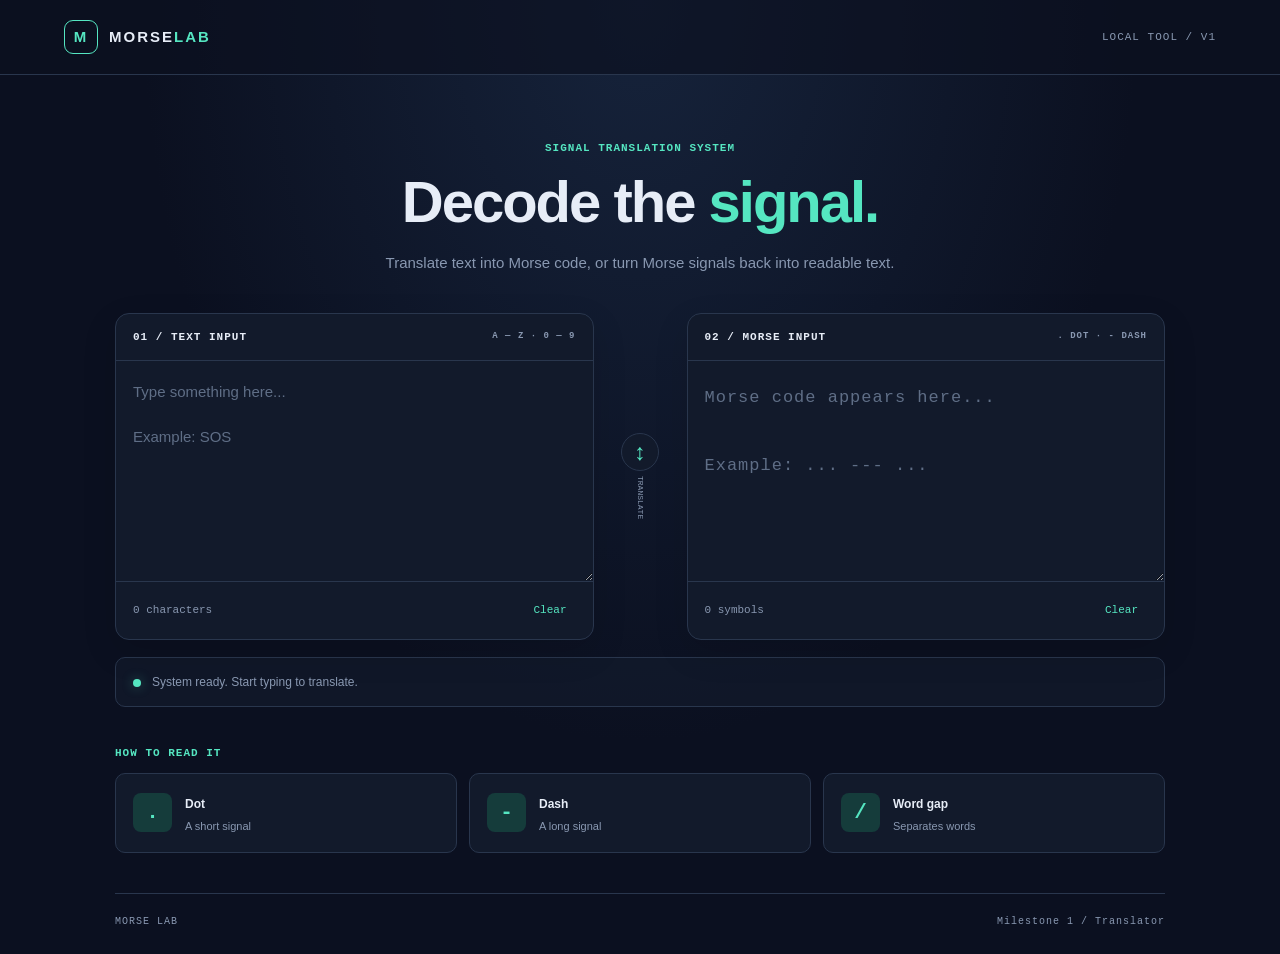
==== index.html @ ba5f6017 "Initial Commit" ====
<!DOCTYPE html>
<html lang="en">
<head>
    <meta charset="UTF-8">
    <meta name="viewport" content="width=device-width, initial-scale=1.0">
    <meta name="theme-color" content="#0b1020">
    <meta name="description" content="Learn and translate International Morse code.">
    <title>Morse Lab — Translator</title>
    <link rel="stylesheet" href="css/style.css">
    <script src="js/morse.js" defer></script>
    <script src="js/app.js" defer></script>
</head>
<body>
    <header class="topbar">
        <a class="brand" href="#" aria-label="Morse Lab home">
            <span class="brand-mark">M</span>
            <span>MORSE<span class="brand-accent">LAB</span></span>
        </a>
        <span class="version">LOCAL TOOL / V1</span>
    </header>

    <main class="container">
        <section class="intro">
            <p class="eyebrow">SIGNAL TRANSLATION SYSTEM</p>
            <h1>Decode the <span>signal.</span></h1>
            <p class="subtitle">
                Translate text into Morse code, or turn Morse signals back
                into readable text.
            </p>
        </section>

        <section class="translator" aria-label="Morse translator">
            <article class="panel">
                <div class="panel-heading">
                    <label for="text-input">01 / TEXT INPUT</label>
                    <span class="panel-tag">A — Z · 0 — 9</span>
                </div>

                <textarea
                    id="text-input"
                    placeholder="Type something here...&#10;&#10;Example: SOS"
                    spellcheck="false"
                    autocomplete="off"
                ></textarea>

                <div class="panel-footer">
                    <span id="text-count">0 characters</span>
                    <button id="clear-text" class="text-button" type="button">
                        Clear
                    </button>
                </div>
            </article>

            <div class="direction" aria-hidden="true">
                <span>↕</span>
                <small>TRANSLATE</small>
            </div>

            <article class="panel">
                <div class="panel-heading">
                    <label for="morse-input">02 / MORSE INPUT</label>
                    <span class="panel-tag">. DOT · - DASH</span>
                </div>

                <textarea
                    id="morse-input"
                    placeholder="Morse code appears here...&#10;&#10;Example: ... --- ..."
                    spellcheck="false"
                    autocomplete="off"
                ></textarea>

                <div class="panel-footer">
                    <span id="morse-count">0 symbols</span>
                    <button id="clear-morse" class="text-button" type="button">
                        Clear
                    </button>
                </div>
            </article>
        </section>

        <section class="status-panel" aria-live="polite" aria-atomic="true">
            <span class="status-indicator"></span>
            <p id="status-message">System ready. Start typing to translate.</p>
        </section>

        <section class="reference">
            <p class="eyebrow">HOW TO READ IT</p>
            <div class="reference-grid">
                <div>
                    <span class="signal">.</span>
                    <div>
                        <strong>Dot</strong>
                        <p>A short signal</p>
                    </div>
                </div>
                <div>
                    <span class="signal">-</span>
                    <div>
                        <strong>Dash</strong>
                        <p>A long signal</p>
                    </div>
                </div>
                <div>
                    <span class="signal">/</span>
                    <div>
                        <strong>Word gap</strong>
                        <p>Separates words</p>
                    </div>
                </div>
            </div>
        </section>

        <footer class="footer">
            <span>MORSE LAB</span>
            <span>Milestone 1 / Translator</span>
        </footer>
    </main>
</body>
</html>
---- css/style.css ----
:root {
    color-scheme: dark;
    --background: #0b1020;
    --surface: #121a2b;
    --surface-raised: #182338;
    --border: #29364d;
    --text: #e7edf7;
    --muted: #8998b1;
    --accent: #55e6c1;
    --accent-dark: #153c3b;
    --warning: #ffd479;
}

* {
    box-sizing: border-box;
}

body {
    margin: 0;
    min-height: 100vh;
    background:
        radial-gradient(ellipse at 50% 0%, #16233b 0%, transparent 55%),
        var(--background);
    color: var(--text);
    font-family: "Segoe UI", Arial, sans-serif;
    line-height: 1.5;
}

button,
textarea {
    font: inherit;
}

button {
    cursor: pointer;
}

.topbar {
    display: flex;
    align-items: center;
    justify-content: space-between;
    gap: 16px;
    padding: 20px clamp(20px, 5vw, 72px);
    border-bottom: 1px solid var(--border);
    background: rgb(11 16 32 / 65%);
}

.brand {
    display: inline-flex;
    align-items: center;
    gap: 11px;
    color: var(--text);
    font-size: 15px;
    font-weight: 800;
    letter-spacing: 2px;
    text-decoration: none;
}

.brand-mark {
    display: grid;
    width: 34px;
    height: 34px;
    place-items: center;
    border: 1px solid var(--accent);
    border-radius: 9px;
    color: var(--accent);
}

.brand-accent {
    color: var(--accent);
}

.version,
.eyebrow,
.panel-heading,
.panel-tag,
.footer {
    font-family: Consolas, "Courier New", monospace;
    letter-spacing: 1px;
}

.version {
    color: var(--muted);
    font-size: 11px;
}

.container {
    width: min(1050px, calc(100% - 40px));
    margin: 0 auto;
}

.intro {
    padding: 65px 0 38px;
    text-align: center;
}

.eyebrow {
    margin: 0 0 12px;
    color: var(--accent);
    font-size: 11px;
    font-weight: 700;
}

h1 {
    margin: 0;
    font-size: clamp(36px, 6vw, 58px);
    line-height: 1.15;
    letter-spacing: -2px;
}

h1 span {
    color: var(--accent);
}

.subtitle {
    max-width: 560px;
    margin: 17px auto 0;
    color: var(--muted);
    font-size: 15px;
}

.translator {
    display: grid;
    grid-template-columns: minmax(0, 1fr) 65px minmax(0, 1fr);
    align-items: stretch;
    gap: 14px;
}

.panel {
    display: flex;
    min-width: 0;
    flex-direction: column;
    overflow: hidden;
    border: 1px solid var(--border);
    border-radius: 14px;
    background: var(--surface);
    box-shadow: 0 12px 35px rgb(0 0 0 / 12%);
}

.panel-heading,
.panel-footer {
    display: flex;
    align-items: center;
    justify-content: space-between;
    gap: 10px;
    padding: 15px 17px;
}

.panel-heading {
    border-bottom: 1px solid var(--border);
    font-size: 11px;
    font-weight: 700;
}

.panel-tag {
    color: var(--muted);
    font-size: 9px;
    text-align: right;
}

textarea {
    display: block;
    width: 100%;
    min-width: 0;
    min-height: 220px;
    flex: 1;
    resize: vertical;
    padding: 20px 17px;
    border: 0;
    outline: none;
    background: transparent;
    color: var(--text);
}

#text-input {
    font-size: 15px;
}

#morse-input {
    font-family: Consolas, "Courier New", monospace;
    font-size: 17px;
    line-height: 2;
    letter-spacing: 1px;
}

textarea::placeholder {
    color: #5f6e86;
}

textarea:focus-visible {
    box-shadow: inset 0 0 0 1px var(--accent);
}

.panel-footer {
    border-top: 1px solid var(--border);
    color: var(--muted);
    font-family: Consolas, "Courier New", monospace;
    font-size: 11px;
}

.text-button {
    padding: 4px 8px;
    border: 1px solid transparent;
    border-radius: 5px;
    background: transparent;
    color: var(--accent);
    font-size: 11px;
}

.text-button:hover {
    border-color: var(--border);
    background: var(--surface-raised);
}

.text-button:focus-visible,
button:focus-visible {
    outline: 2px solid var(--accent);
    outline-offset: 3px;
}

.direction {
    display: flex;
    flex-direction: column;
    align-items: center;
    justify-content: center;
    gap: 5px;
    color: var(--accent);
}

.direction span {
    display: grid;
    width: 38px;
    height: 38px;
    place-items: center;
    border: 1px solid var(--border);
    border-radius: 50%;
    background: var(--surface);
    font-size: 23px;
}

.direction small {
    color: var(--muted);
    font-family: Consolas, "Courier New", monospace;
    font-size: 8px;
    writing-mode: vertical-rl;
}

.status-panel {
    display: flex;
    align-items: flex-start;
    gap: 11px;
    margin-top: 17px;
    padding: 15px 17px;
    border: 1px solid var(--border);
    border-radius: 10px;
    background: rgb(18 26 43 / 75%);
}

.status-indicator {
    width: 8px;
    height: 8px;
    flex: 0 0 8px;
    margin-top: 6px;
    border-radius: 50%;
    background: var(--accent);
    box-shadow: 0 0 12px rgb(85 230 193 / 35%);
}

.status-panel.warning .status-indicator {
    background: var(--warning);
    box-shadow: 0 0 12px rgb(255 212 121 / 25%);
}

.status-panel p {
    margin: 0;
    color: var(--muted);
    font-size: 12px;
    overflow-wrap: anywhere;
}

.reference {
    margin-top: 38px;
}

.reference-grid {
    display: grid;
    grid-template-columns: repeat(3, minmax(0, 1fr));
    gap: 12px;
}

.reference-grid > div {
    display: flex;
    align-items: center;
    gap: 13px;
    padding: 17px;
    border: 1px solid var(--border);
    border-radius: 10px;
    background: var(--surface);
}

.signal {
    display: grid;
    width: 39px;
    height: 39px;
    flex: 0 0 39px;
    place-items: center;
    border-radius: 8px;
    background: var(--accent-dark);
    color: var(--accent);
    font-family: Consolas, "Courier New", monospace;
    font-size: 21px;
    font-weight: 700;
}

.reference-grid strong {
    font-size: 12px;
}

.reference-grid p {
    margin: 3px 0 0;
    color: var(--muted);
    font-size: 11px;
}

.footer {
    display: flex;
    justify-content: space-between;
    gap: 15px;
    margin-top: 40px;
    padding: 20px 0 25px;
    border-top: 1px solid var(--border);
    color: var(--muted);
    font-size: 10px;
}

@media (max-width: 760px) {
    .intro {
        padding-top: 45px;
    }

    .translator {
        grid-template-columns: minmax(0, 1fr);
    }

    .direction {
        flex-direction: row;
    }

    .direction small {
        writing-mode: initial;
    }

    textarea {
        min-height: 160px;
    }

    .reference-grid {
        grid-template-columns: 1fr;
    }
}

@media (max-width: 420px) {
    .topbar {
        padding: 15px 18px;
    }

    .version {
        font-size: 9px;
    }

    .container {
        width: calc(100% - 28px);
    }

    .panel-heading,
    .panel-footer {
        padding: 12px;
    }

    .panel-tag {
        max-width: 110px;
    }

    .footer {
        flex-direction: column;
    }
}
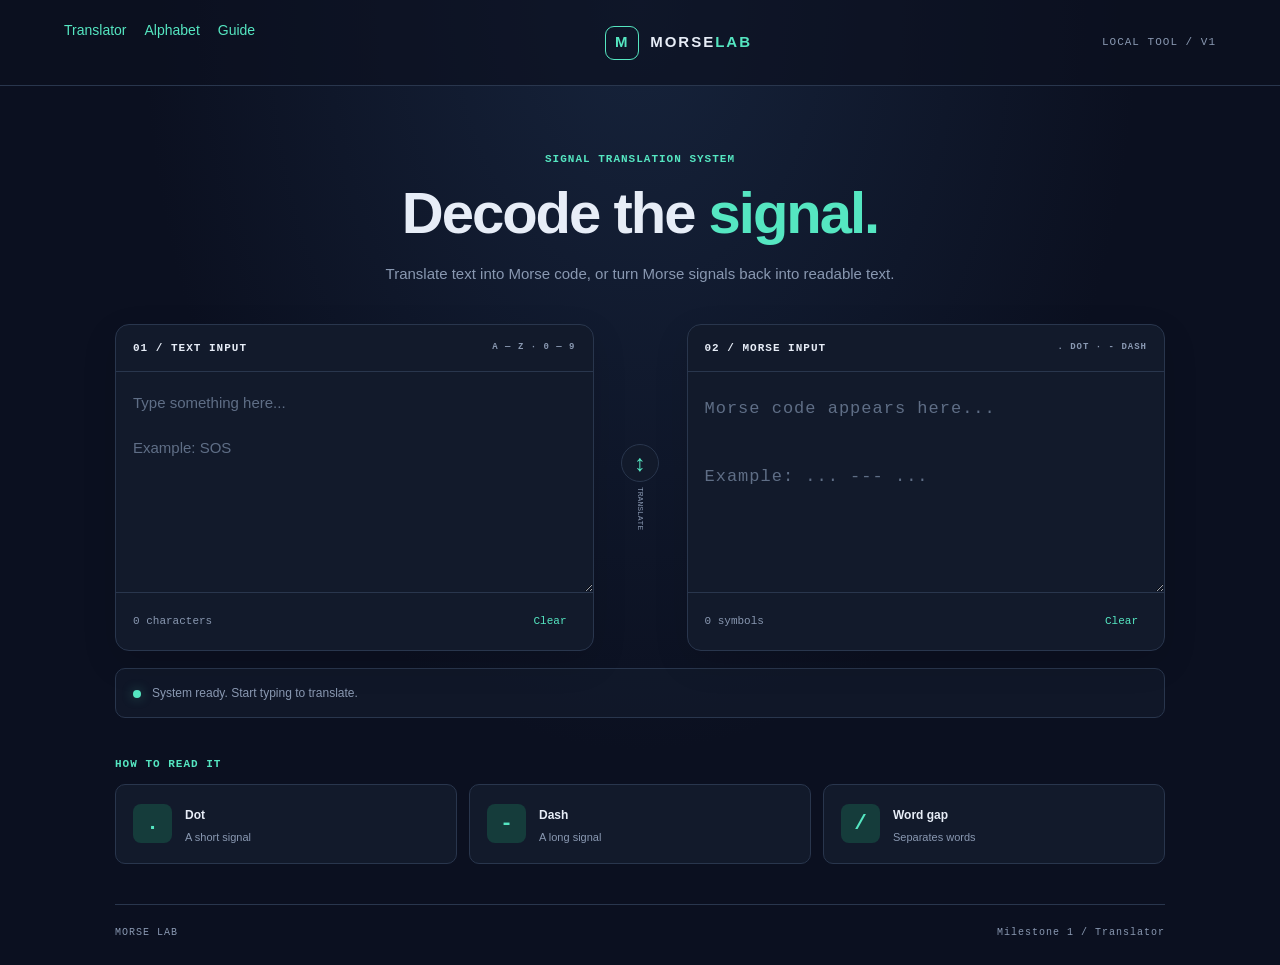
==== commit 6451b906: "Bug Fixes, Files Removed" ====
--- a/index.html
+++ b/index.html
@@ -13,6 +13,11 @@
 </head>
 <body>
     <header class="topbar">
+        <nav>
+    <a href="index.html">Translator</a>
+    <a href="alphabet.html">Alphabet</a>
+    <a href="guide.html">Guide</a>
+</nav>
         <a class="brand" href="#" aria-label="Morse Lab home">
             <span class="brand-mark">M</span>
             <span>MORSE<span class="brand-accent">LAB</span></span>
--- a/css/style.css
+++ b/css/style.css
@@ -16,9 +16,17 @@
     box-sizing: border-box;
 }
 
+html {
+    width: 100%;
+    overflow-x: hidden;
+    scroll-behavior: smooth;
+}
+
 body {
     margin: 0;
     min-height: 100vh;
+    width: 100%;
+    overflow-x: hidden;
     background:
         radial-gradient(ellipse at 50% 0%, #16233b 0%, transparent 55%),
         var(--background);
@@ -28,12 +36,17 @@
 }
 
 button,
-textarea {
+textarea,
+select {
     font: inherit;
 }
 
 button {
     cursor: pointer;
+}
+
+a {
+    color: var(--accent);
 }
 
 .topbar {
@@ -107,6 +120,7 @@
     font-size: clamp(36px, 6vw, 58px);
     line-height: 1.15;
     letter-spacing: -2px;
+    overflow-wrap: anywhere;
 }
 
 h1 span {
@@ -293,6 +307,7 @@
     display: flex;
     align-items: center;
     gap: 13px;
+    min-width: 0;
     padding: 17px;
     border: 1px solid var(--border);
     border-radius: 10px;
@@ -334,6 +349,114 @@
     font-size: 10px;
 }
 
+/* Shared navigation */
+nav {
+    display: flex;
+    flex-wrap: wrap;
+    align-items: center;
+    gap: 10px 18px;
+    margin-bottom: 24px;
+}
+
+nav a {
+    color: var(--accent);
+    text-decoration: none;
+    font-size: 14px;
+}
+
+nav a:hover {
+    text-decoration: underline;
+}
+
+/* Alphabet page */
+.alphabet-grid {
+    display: grid;
+    grid-template-columns: repeat(auto-fit, minmax(110px, 1fr));
+    gap: 12px;
+}
+
+.morse-card {
+    min-width: 0;
+    padding: 18px 10px;
+    border: 1px solid var(--border);
+    border-radius: 10px;
+    background: var(--surface);
+    color: var(--text);
+    text-align: center;
+    transition: border-color 0.2s, transform 0.2s;
+}
+
+.morse-card:hover {
+    border-color: var(--accent);
+    transform: translateY(-2px);
+}
+
+.morse-card h2 {
+    margin: 0 0 8px;
+}
+
+.morse-card p {
+    margin: 0;
+    color: var(--accent);
+    font-size: 1.2rem;
+    letter-spacing: 3px;
+}
+
+/* Guide and lesson sections */
+.guide-section,
+.lesson {
+    min-width: 0;
+    margin-bottom: 16px;
+    padding: 20px;
+    border: 1px solid var(--border);
+    border-radius: 12px;
+    background: var(--surface);
+}
+
+.guide-section h2,
+.lesson h2 {
+    margin-top: 0;
+}
+
+.guide-section p,
+.guide-section li {
+    overflow-wrap: anywhere;
+}
+
+.guide-section .signal {
+    display: inline-block;
+    width: auto;
+    height: auto;
+    padding: 5px 12px;
+}
+
+.lesson button,
+.lesson select {
+    max-width: 100%;
+    padding: 10px 14px;
+    border: 1px solid var(--accent);
+    border-radius: 7px;
+    background: var(--surface-raised);
+    color: var(--text);
+}
+
+.lesson button:hover {
+    background: var(--accent-dark);
+}
+
+.lesson button:disabled {
+    cursor: not-allowed;
+    opacity: 0.5;
+}
+
+.pattern {
+    color: var(--accent);
+    font-size: 2rem;
+    letter-spacing: 5px;
+    overflow-wrap: anywhere;
+}
+
+/* Tablet */
 @media (max-width: 760px) {
     .intro {
         padding-top: 45px;
@@ -360,8 +483,10 @@
     }
 }
 
+/* Mobile */
 @media (max-width: 420px) {
     .topbar {
+        flex-wrap: wrap;
         padding: 15px 18px;
     }
 
@@ -371,6 +496,27 @@
 
     .container {
         width: calc(100% - 28px);
+    }
+
+    .intro {
+        padding-top: 35px;
+    }
+
+    h1 {
+        font-size: clamp(32px, 10vw, 42px);
+        letter-spacing: -1px;
+    }
+
+    .subtitle {
+        font-size: 13px;
+    }
+
+    nav {
+        gap: 12px;
+    }
+
+    nav a {
+        font-size: 13px;
     }
 
     .panel-heading,
@@ -382,7 +528,41 @@
         max-width: 110px;
     }
 
+    .alphabet-grid {
+        grid-template-columns: repeat(2, minmax(0, 1fr));
+        gap: 9px;
+    }
+
+    .morse-card {
+        padding: 15px 8px;
+    }
+
+    .guide-section,
+    .lesson {
+        padding: 15px;
+    }
+
+    .lesson select {
+        width: 100%;
+    }
+
     .footer {
         flex-direction: column;
     }
 }
+
+/* Very narrow screens */
+@media (max-width: 320px) {
+    .container {
+        width: calc(100% - 20px);
+    }
+
+    .alphabet-grid {
+        grid-template-columns: repeat(2, minmax(0, 1fr));
+    }
+
+    .panel-heading,
+    .panel-footer {
+        flex-wrap: wrap;
+    }
+}
